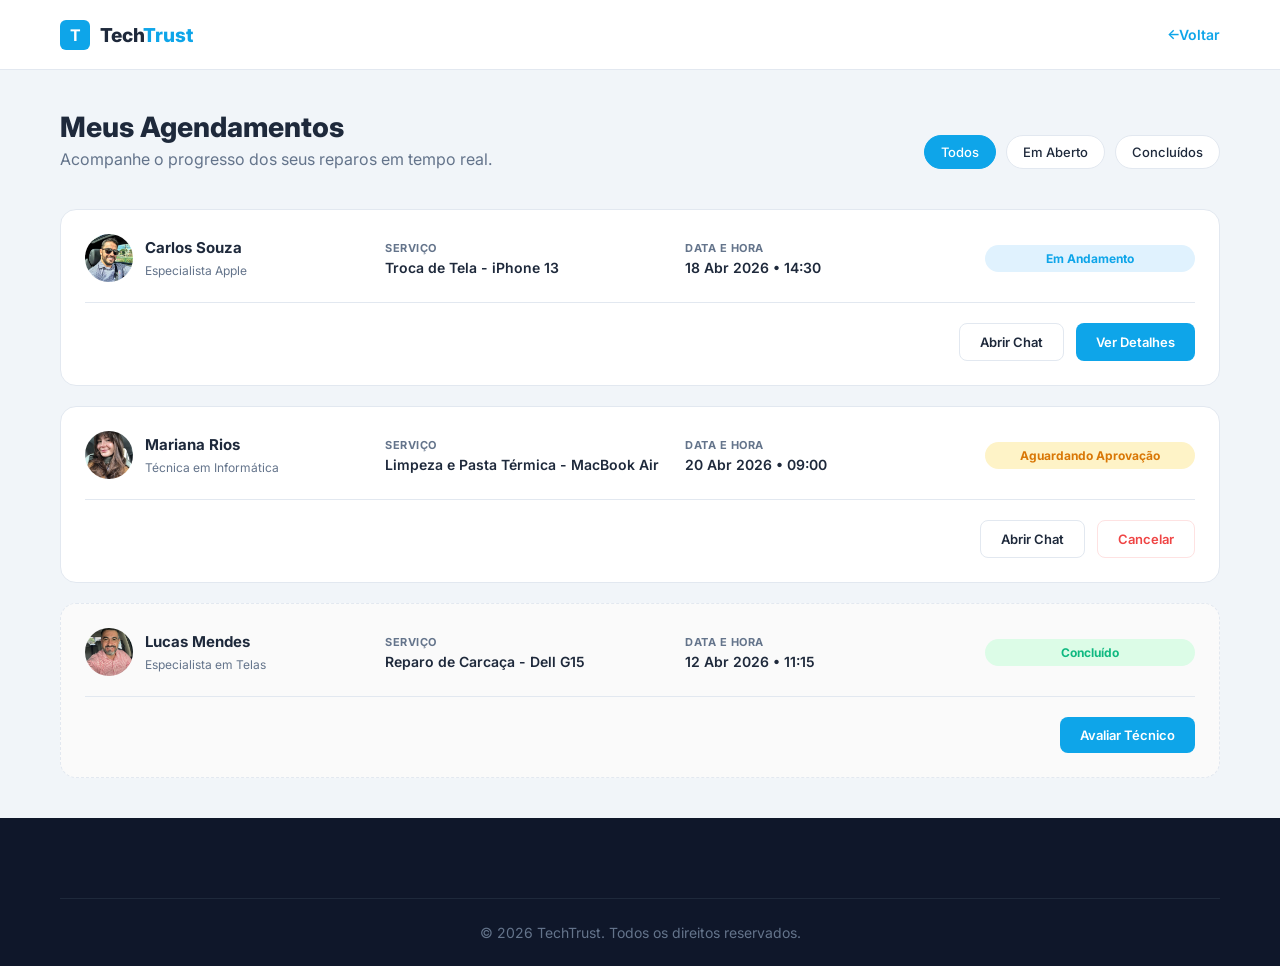
==== agendamentos.html @ bcd77f2f "atualização" ====
<!DOCTYPE html>
<html lang="pt-br">
<head>
    <meta charset="UTF-8">
    <meta name="viewport" content="width=device-width, initial-scale=1.0">
    <title>TechTrust | Meus Agendamentos</title>
    <link href="https://fonts.googleapis.com/css2?family=Inter:wght@400;500;600;700;800&display=swap" rel="stylesheet">
    <link rel="stylesheet" href="styles/dashboard.css">
    <link rel="stylesheet" href="styles/agendamentos.css">
</head>
<body class="dashboard-body">

    <nav class="dash-navbar">
        <div class="dash-nav-container">
            <div class="logo" onclick="window.location.href='index.html';" style="cursor: pointer;">
                <div class="logo-icon">T</div>
                <span class="logo-text">Tech<span>Trust</span></span>
            </div>
            <div class="user-menu">
                <div class="user-profile" onclick="window.location.href='dashboard.html';">
                    <span style="color: var(--primary-blue); font-size: 14px; font-weight: 600;">←Voltar</span>
                </div>
            </div>
        </div>
    </nav>

    <main class="dash-main">
        <header class="dash-header">
            <div>
                <h1>Meus Agendamentos</h1>
                <p>Acompanhe o progresso dos seus reparos em tempo real.</p>
            </div>
            <div class="filters">
                <button class="filter-btn active">Todos</button>
                <button class="filter-btn">Em Aberto</button>
                <button class="filter-btn">Concluídos</button>
            </div>
        </header>

        <div class="appointments-list">
            
            <div class="appointment-card">
                <div class="appointment-main">
                    <div class="tech-brief">
                        <img src="img/download (5).jpg" alt="Carlos Souza" class="mini-avatar">
                        <div>
                            <h4>Carlos Souza</h4>
                            <span>Especialista Apple</span>
                        </div>
                    </div>
                    <div class="service-info">
                        <p class="label">Serviço</p>
                        <p class="value">Troca de Tela - iPhone 13</p>
                    </div>
                    <div class="date-info">
                        <p class="label">Data e Hora</p>
                        <p class="value">18 Abr 2026 • 14:30</p>
                    </div>
                    <div class="status-box">
                        <span class="status-badge progress">Em Andamento</span>
                    </div>
                </div>
                <div class="appointment-actions">
                    <button class="btn-outline btn-chat" onclick="window.location.href='agendar-reparo.html'">Abrir Chat</button>
                    <button class="btn-primary">Ver Detalhes</button>
                </div>
            </div>

            <div class="appointment-card">
                <div class="appointment-main">
                    <div class="tech-brief">
                        <img src="img/download (8).jpg" alt="Mariana Rios" class="mini-avatar">
                        <div>
                            <h4>Mariana Rios</h4>
                            <span>Técnica em Informática</span>
                        </div>
                    </div>
                    <div class="service-info">
                        <p class="label">Serviço</p>
                        <p class="value">Limpeza e Pasta Térmica - MacBook Air</p>
                    </div>
                    <div class="date-info">
                        <p class="label">Data e Hora</p>
                        <p class="value">20 Abr 2026 • 09:00</p>
                    </div>
                    <div class="status-box">
                        <span class="status-badge pending">Aguardando Aprovação</span>
                    </div>
                </div>
                <div class="appointment-actions">
                    <button class="btn-outline btn-chat">Abrir Chat</button>
                    <button class="btn-outline-danger">Cancelar</button>
                </div>
            </div>

            <div class="appointment-card done">
                <div class="appointment-main">
                    <div class="tech-brief">
                        <img src="img/Older Men.jpg" alt="Lucas Mendes" class="mini-avatar">
                        <div>
                            <h4>Lucas Mendes</h4>
                            <span>Especialista em Telas</span>
                        </div>
                    </div>
                    <div class="service-info">
                        <p class="label">Serviço</p>
                        <p class="value">Reparo de Carcaça - Dell G15</p>
                    </div>
                    <div class="date-info">
                        <p class="label">Data e Hora</p>
                        <p class="value">12 Abr 2026 • 11:15</p>
                    </div>
                    <div class="status-box">
                        <span class="status-badge completed">Concluído</span>
                    </div>
                </div>
                <div class="appointment-actions">
                    <button class="btn-primary btn-avaliar" data-tech="Lucas Mendes">Avaliar Técnico</button>

<div id="modal-avaliacao" class="modal-overlay">
    <div class="modal-content evaluation-modal">
        <button class="close-modal" id="close-eval">&times;</button>
        
        <div class="eval-header">
            <h2>Avaliar Serviço</h2>
            <p>Sua opinião é muito importante para nós. Como foi o atendimento de <strong id="eval-tech-name">Lucas Mendes</strong>?</p>
        </div>
        
        <form id="form-avaliacao">
            <div class="rating-container">
                <div class="rating-stars">
                    <input type="radio" name="star" id="star5" value="5"><label for="star5">★</label>
                    <input type="radio" name="star" id="star4" value="4"><label for="star4">★</label>
                    <input type="radio" name="star" id="star3" value="3"><label for="star3">★</label>
                    <input type="radio" name="star" id="star2" value="2"><label for="star2">★</label>
                    <input type="radio" name="star" id="star1" value="1"><label for="star1">★</label>
                </div>
                <p class="rating-label">Toque nas estrelas para avaliar</p>
            </div>

            <div class="form-group">
                <label for="eval-comment">Conte-nos mais (opcional)</label>
                <textarea id="eval-comment" class="form-input" placeholder="O que você achou da qualidade técnica e do prazo?"></textarea>
            </div>

            <div class="form-actions-eval">
                <button type="button" class="btn-cancel" id="cancel-eval">Agora não</button>
                <button type="submit" class="btn-primary-eval">Enviar Avaliação</button>
            </div>
        </form>
    </div>
</div>                </div>
            </div>

        </div>
    </main>

    <footer class="footer">
        <div class="container">
            <div class="footer-bottom">
                <p>© 2026 TechTrust. Todos os direitos reservados.</p>
            </div>
        </div>
    </footer>
    <script>
        // ==========================================
// LÓGICA DE AVALIAÇÃO DE TÉCNICO
// ==========================================
const modalEval = document.getElementById('modal-avaliacao');
const btnAvaliar = document.querySelectorAll('.btn-avaliar');
const btnCloseEval = document.getElementById('close-eval');
const btnCancelEval = document.getElementById('cancel-eval');
const formAvaliacao = document.getElementById('form-avaliacao');

// Abrir modal ao clicar em Avaliar
btnAvaliar.forEach(btn => {
    btn.addEventListener('click', () => {
        const techName = btn.getAttribute('data-tech');
        document.getElementById('eval-tech-name').innerText = techName;
        modalEval.classList.add('active');
    });
});

// Fechar modal
const fecharAvaliacao = () => {
    modalEval.classList.remove('active');
    formAvaliacao.reset();
};

if(btnCloseEval) btnCloseEval.onclick = fecharAvaliacao;
if(btnCancelEval) btnCancelEval.onclick = fecharAvaliacao;

// Enviar avaliação (Simulação)
if(formAvaliacao) {
    formAvaliacao.addEventListener('submit', (e) => {
        e.preventDefault();
        
        const nota = document.querySelector('input[name="star"]:checked');
        
        if(!nota) {
            alert('Por favor, selecione uma quantidade de estrelas.');
            return;
        }

        alert(`Obrigado! Sua avaliação de ${nota.value} estrelas foi enviada com sucesso.`);
        fecharAvaliacao();
        
        // Opcional: Desabilitar o botão após avaliar
        // e.target.closest('.appointment-card').querySelector('.btn-avaliar').innerText = 'Avaliado';
    });
}

// ==========================================
// LÓGICA DE ABRIR CHAT DINÂMICO
// ==========================================
const chatBtns = document.querySelectorAll('.btn-chat');

chatBtns.forEach(btn => {
    btn.addEventListener('click', (e) => {
        // Encontra o card específico onde o botão foi clicado
        const card = e.target.closest('.appointment-card');
        
        // Pega o nome e a imagem dentro desse card específico
        const techName = card.querySelector('.tech-brief h4').innerText;
        const techImg = card.querySelector('.mini-avatar').src;

        // Salva os dados do técnico clicado para usar na tela de chat
        localStorage.setItem('techName', techName);
        localStorage.setItem('techImg', techImg);

        // Redireciona para a tela de chat/agendamento
        window.location.href = 'agendar-reparo.html';
    });
});
    </script>
        <div vw class="enabled">
        <div vw-access-button class="active"></div>
        <div vw-plugin-wrapper>
        <div class="vw-plugin-top-wrapper"></div>
        </div>
    </div>
    <script src="https://vlibras.gov.br/app/vlibras-plugin.js"></script>
    <script>
        new window.VLibras.Widget('https://vlibras.gov.br/app');
    </script>
    
</body>
</html>
---- styles/dashboard.css ----
:root {
    --primary-blue: #0ea5e9;
    --dark-blue: #0284c7;
    --text-main: #1e293b;
    --text-light: #64748b;
    --white: #ffffff;
    --bg-gray: #f1f5f9;
    --border-light: #e2e8f0;
    --success-green: #10b981;
}

* {
    margin: 0;
    padding: 0;
    box-sizing: border-box;
    font-family: 'Inter', sans-serif;
}

.dashboard-body {
    background-color: var(--bg-gray);
    color: var(--text-main);
    min-height: 100vh;
}

.dash-navbar {
    background-color: var(--white);
    border-bottom: 1px solid var(--border-light);
    height: 70px;
    position: sticky;
    top: 0;
    z-index: 100;
}

.dash-nav-container {
    max-width: 1200px;
    margin: 0 auto;
    padding: 0 20px;
    height: 100%;
    display: flex;
    justify-content: space-between;
    align-items: center;
}

.logo {
    display: flex;
    align-items: center;
    gap: 10px;
}

.logo-icon {
    background: var(--primary-blue);
    color: white;
    width: 30px;
    height: 30px;
    border-radius: 6px;
    display: flex;
    align-items: center;
    justify-content: center;
    font-weight: bold;
}

.logo-text {
    font-size: 1.2rem;
    font-weight: 800;
}

.logo-text span {
    color: var(--primary-blue);
}

.search-bar {
    display: flex;
    align-items: center;
    background-color: var(--bg-gray);
    padding: 8px 15px;
    border-radius: 8px;
    width: 400px;
    gap: 10px;
}

.search-bar svg {
    color: var(--text-light);
}

.search-bar input {
    border: none;
    background: transparent;
    width: 100%;
    outline: none;
    color: var(--text-main);
    font-size: 14px;
}

.user-menu {
    display: flex;
    align-items: center;
    gap: 25px;
}

.notification-icon {
    position: relative;
    color: var(--text-light);
    cursor: pointer;
}

.badge-dot {
    position: absolute;
    top: -2px;
    right: -2px;
    width: 8px;
    height: 8px;
    background-color: #ef4444;
    border-radius: 50%;
    border: 2px solid var(--white);
}

.user-profile {
    display: flex;
    align-items: center;
    gap: 10px;
    cursor: pointer;
    font-weight: 600;
    font-size: 14px;
}

.user-profile img {
    width: 35px;
    height: 35px;
    border-radius: 50%;
    object-fit: cover;
}

.dash-main {
    max-width: 1200px;
    margin: 0 auto;
    padding: 40px 20px;
}

.dash-header {
    display: flex;
    justify-content: space-between;
    align-items: flex-end;
    margin-bottom: 40px;
}

.dash-header h1 {
    font-size: 28px;
    font-weight: 800;
    margin-bottom: 5px;
}

.dash-header p {
    color: var(--text-light);
}

.filters {
    display: flex;
    gap: 10px;
}

.filter-btn {
    background: var(--white);
    border: 1px solid var(--border-light);
    padding: 8px 16px;
    border-radius: 20px;
    color: var(--text-main);
    font-weight: 500;
    font-size: 13px;
    cursor: pointer;
    transition: 0.2s;
}

.filter-btn:hover {
    border-color: var(--primary-blue);
    color: var(--primary-blue);
}

.filter-btn.active {
    background: var(--primary-blue);
    color: var(--white);
    border-color: var(--primary-blue);
}

.tech-grid {
    display: grid;
    grid-template-columns: repeat(auto-fill, minmax(350px, 1fr));
    gap: 25px;
}

.tech-card {
    background: var(--white);
    border-radius: 16px;
    padding: 25px;
    border: 1px solid var(--border-light);
    box-shadow: 0 4px 6px -1px rgba(0, 0, 0, 0.05);
    transition: transform 0.2s, box-shadow 0.2s;
}

.tech-card:hover {
    transform: translateY(-4px);
    box-shadow: 0 10px 25px -5px rgba(0, 0, 0, 0.1);
}

.tech-card-header {
    display: flex;
    gap: 15px;
    margin-bottom: 20px;
}

.tech-avatar-wrapper {
    position: relative;
}

.tech-avatar {
    width: 60px;
    height: 60px;
    border-radius: 50%;
    object-fit: cover;
}

.status-indicator {
    position: absolute;
    bottom: 2px;
    right: 2px;
    width: 14px;
    height: 14px;
    border-radius: 50%;
    border: 2px solid var(--white);
}

.status-indicator.online { background-color: var(--success-green); }
.status-indicator.offline { background-color: #94a3b8; }

.tech-info {
    display: flex;
    flex-direction: column;
    justify-content: center;
}

.tech-info h3 {
    font-size: 18px;
    font-weight: 700;
    display: flex;
    align-items: center;
    gap: 6px;
}

.tech-role {
    font-size: 13px;
    color: var(--text-light);
    margin-top: 2px;
}

.tech-stats {
    display: flex;
    gap: 15px;
    margin-bottom: 20px;
    padding-bottom: 20px;
    border-bottom: 1px solid var(--border-light);
}

.stat {
    font-size: 13px;
    color: var(--text-main);
    font-weight: 500;
    display: flex;
    align-items: center;
    gap: 4px;
}

.star {
    color: #fbbf24;
    font-size: 16px;
}

.tech-skills {
    display: flex;
    flex-wrap: wrap;
    gap: 8px;
    margin-bottom: 25px;
}

.skill-tag {
    background: #f0f9ff;
    color: var(--dark-blue);
    padding: 4px 10px;
    border-radius: 6px;
    font-size: 12px;
    font-weight: 600;
}

.tech-actions {
    display: flex;
    gap: 10px;
}

.tech-actions button {
    flex: 1;
    padding: 10px;
    border-radius: 8px;
    font-weight: 600;
    font-size: 14px;
    cursor: pointer;
    transition: 0.2s;
}

.btn-primary {
    background: var(--primary-blue);
    color: var(--white);
    border: none;
}

.btn-primary:hover { background: var(--dark-blue); }

.btn-outline {
    background: transparent;
    color: var(--text-main);
    border: 1px solid #cbd5e1;
}

.btn-outline:hover { border-color: var(--text-main); }

.btn-secondary {
    background: #e2e8f0;
    color: #64748b;
    border: none;
    cursor: not-allowed !important;
}
/* --- ESTILOS DO MODAL DE PERFIL --- */
.modal-overlay {
    position: fixed;
    top: 0;
    left: 0;
    width: 100%;
    height: 100%;
    background: rgba(15, 23, 42, 0.7); /* Fundo escuro transparente */
    backdrop-filter: blur(4px);
    display: flex;
    justify-content: center;
    align-items: center;
    z-index: 1000;
    opacity: 0;
    visibility: hidden;
    transition: opacity 0.3s ease, visibility 0.3s ease;
}

/* Classe ativada via JavaScript para exibir o modal */
.modal-overlay.active {
    opacity: 1;
    visibility: visible;
}

.modal-content {
    background: var(--white);
    width: 100%;
    max-width: 500px;
    border-radius: 20px;
    padding: 30px;
    position: relative;
    transform: translateY(20px);
    transition: transform 0.3s ease;
    box-shadow: 0 25px 50px -12px rgba(0, 0, 0, 0.25);
}

.modal-overlay.active .modal-content {
    transform: translateY(0);
}

.close-modal {
    position: absolute;
    top: 20px;
    right: 20px;
    background: transparent;
    border: none;
    font-size: 28px;
    color: var(--text-light);
    cursor: pointer;
    line-height: 1;
    transition: color 0.2s;
}

.close-modal:hover {
    color: #ef4444; /* Vermelho ao passar o mouse */
}

.modal-header {
    display: flex;
    align-items: center;
    gap: 20px;
    margin-bottom: 25px;
    padding-bottom: 25px;
    border-bottom: 1px solid var(--border-light);
}

.modal-avatar img {
    width: 80px;
    height: 80px;
    border-radius: 50%;
    object-fit: cover;
    border: 3px solid #e0f2fe;
}

.modal-title h2 {
    font-size: 22px;
    color: var(--text-main);
    margin-bottom: 5px;
}

.modal-title p {
    color: var(--text-light);
    font-size: 14px;
    margin-bottom: 10px;
}

.badge-trust {
    display: inline-block;
    background: #ecfdf5;
    color: #10b981;
    padding: 4px 10px;
    border-radius: 6px;
    font-size: 12px;
    font-weight: 700;
}

.modal-body h3 {
    font-size: 16px;
    margin-bottom: 10px;
    color: var(--text-main);
}

.modal-body p {
    color: var(--text-light);
    line-height: 1.6;
    font-size: 14px;
}

/* ESTILOS DO MENU DE LOGOFF */
.user-profile {
    position: relative; /* Necessário para posicionar o menu abaixo */
    cursor: pointer;
}

/* =========================================
   ESTILOS DO NOVO MENU DE PERFIL
   ========================================= */
.dropdown-menu {
    display: none; 
    position: absolute;
    top: 130%; 
    right: 0;
    background-color: #ffffff;
    box-shadow: 0 10px 25px rgba(0,0,0,0.1);
    border-radius: 12px;
    width: 240px; /* Mais largo para caber as novas opções */
    z-index: 1000;
    border: 1px solid #e2e8f0;
    padding: 8px 0; /* Espaçamento apenas em cima e embaixo */
    overflow: hidden;
}

.dropdown-menu.active {
    display: block; 
}

.dropdown-header {
    font-size: 11px;
    text-transform: uppercase;
    color: var(--text-light);
    font-weight: 700;
    padding: 8px 20px;
    letter-spacing: 0.5px;
    margin-top: 5px;
}

.dropdown-item {
    display: flex;
    align-items: center;
    gap: 12px;
    padding: 10px 20px;
    color: var(--text-main);
    text-decoration: none;
    font-size: 14px;
    font-weight: 500;
    transition: all 0.2s;
}

.dropdown-item svg {
    color: var(--text-light);
    transition: color 0.2s;
}

.dropdown-item:hover {
    background-color: #f8fafc; /* Fundo cinza bem claro ao passar o mouse */
    color: var(--primary-blue);
}

.dropdown-item:hover svg {
    color: var(--primary-blue); /* Ícone fica azul junto com o texto */
}

.dropdown-divider {
    height: 1px;
    background-color: #e2e8f0;
    margin: 6px 0;
}

.btn-logoff {
    display: flex;
    align-items: center;
    gap: 12px;
    background: none;
    border: none;
    color: #ef4444; /* Vermelho */
    font-size: 14px;
    font-weight: 500;
    cursor: pointer;
    width: 100%;
    padding: 12px 20px;
    transition: background 0.2s;
    font-family: inherit;
    text-align: left;
}

.btn-logoff svg {
    color: #ef4444;
}

.btn-logoff:hover {
    background-color: #fee2e2;
}

/* ESTILOS DO MENU DE NOTIFICAÇÕES */
.notification-menu {
    display: none; /* Escondido por padrão */
    position: absolute;
    top: 130%; /* Distância do sininho */
    right: -10px; /* Alinha mais à direita */
    width: 320px;
    background-color: #ffffff;
    box-shadow: 0 10px 25px rgba(0,0,0,0.1);
    border-radius: 12px;
    z-index: 1000;
    border: 1px solid #e2e8f0;
    overflow: hidden;
    cursor: default; /* Evita que a setinha do mouse mude ao passar por cima do painel */
}

.notification-menu.active {
    display: block; /* Mostra quando o JavaScript adicionar a classe */
}

.notif-header {
    display: flex;
    justify-content: space-between;
    align-items: center;
    padding: 16px;
    border-bottom: 1px solid #e2e8f0;
    background-color: #f8fafc;
}

.notif-header h4 {
    margin: 0;
    font-size: 15px;
    color: #1e293b;
}

.notif-count {
    background-color: #0ea5e9;
    color: white;
    font-size: 11px;
    padding: 2px 8px;
    border-radius: 12px;
    font-weight: 600;
}

.notif-list {
    list-style: none;
    margin: 0;
    padding: 0;
    max-height: 300px;
    overflow-y: auto; /* Adiciona rolagem se tiver muitas notificações */
}

.notif-item {
    display: flex;
    gap: 12px;
    padding: 16px;
    border-bottom: 1px solid #f1f5f9;
    transition: background 0.2s;
}

.notif-item:hover {
    background-color: #f8fafc;
}

.notif-item.unread {
    background-color: #f0f9ff; /* Cor de fundo levemente azul para não lidas */
}

.notif-avatar {
    width: 36px;
    height: 36px;
    border-radius: 50%;
    background-color: #e0f2fe;
    display: flex;
    align-items: center;
    justify-content: center;
    flex-shrink: 0;
}

.notif-content p {
    margin: 0;
    font-size: 13px;
    color: #334155;
    line-height: 1.4;
}

.notif-time {
    font-size: 11px;
    color: #64748b;
    margin-top: 4px;
    display: block;
}

.notif-footer {
    padding: 12px;
    text-align: center;
    border-top: 1px solid #e2e8f0;
}

.btn-mark-read {
    background: none;
    border: none;
    color: #0ea5e9;
    font-size: 13px;
    font-weight: 600;
    cursor: pointer;
    transition: color 0.2s;
}

.btn-mark-read:hover {
    color: #0284c7;
}
/* Footer */ 
/* Classe responsável por centralizar o conteúdo */
.container {
    max-width: 1200px;
    margin: 0 auto; 
    padding: 0 20px;
}

.footer {
    background-color: #0f172a;
    padding-top: 80px;
    color: var(--text-light);
}

.footer-grid {
    display: grid;
    grid-template-columns: repeat(auto-fit, minmax(200px, 1fr));
    gap: 40px;
    margin-bottom: 60px;
}

.footer-brand .logo-text {
    color: var(--white);
}

.footer-brand p {
    margin-top: 20px;
    font-size: 14px;
    line-height: 1.6;
}

.footer h4 {
    color: var(--white);
    font-size: 18px;
    margin-bottom: 25px;
    font-weight: 600;
}

.footer ul {
    list-style: none;
    padding: 0;
    margin: 0;
}

.footer ul li {
    margin-bottom: 15px;
}

.footer ul a {
    text-decoration: none;
    color: var(--text-light);
    font-size: 14px;
    transition: 0.3s;
}

.footer ul a:hover {
    color: var(--primary-blue);
}

.social-icons {
    display: flex;
    gap: 20px;
}

.social-icons svg {
    width: 24px;
    height: 24px;
    stroke: var(--text-light);
    transition: 0.3s;
    cursor: pointer;
}

.social-icons svg:hover {
    stroke: var(--primary-blue);
    transform: translateY(-3px);
}

.footer-bottom {
    border-top: 1px solid #1e293b;
    padding: 25px 0;
    text-align: center;
    font-size: 14px;
}


/* =========================================
   RESPONSIVIDADE (Media Queries)
   ========================================= */

/* Telas médias (Tablets) - até 992px */
@media (max-width: 992px) {
    .search-bar {
        width: 300px;
    }
}

/* Telas pequenas (Smartphones) - até 768px */
@media (max-width: 768px) {
    /* 1. Ajuste do Menu Superior */
    .dash-nav-container {
        gap: 15px;
    }
    .logo-text, 
    .user-profile span {
        display: none; 
    }
    .search-bar {
        flex: 1;
        width: auto;
        max-width: none;
    }

    /* 2. Cabeçalho em Coluna (Texto em cima, Filtros embaixo) */
    .dash-header {
        display: flex;
        flex-direction: column;
        align-items: flex-start;
        gap: 15px;
    }

    /* 3. Filtros Roláveis na Horizontal */
    .filters {
        display: flex;
        flex-wrap: nowrap !important;
        overflow-x: auto;
        gap: 8px;
        width: 100%;
        padding-bottom: 5px;
        
        /* Esconde a barra de rolagem nativa */
        scrollbar-width: none; /* Firefox */
        -ms-overflow-style: none; /* IE/Edge */
    }
    .filters::-webkit-scrollbar {
        display: none; /* Chrome/Safari/Opera */
    }
    .filter-btn {
        flex: 0 0 auto !important;
        font-size: 12px;
        padding: 6px 12px;
    }

    /* 4. Grid, Modais e Menus */
    .tech-grid {
        grid-template-columns: 1fr;
    }
    .modal-content {
        width: 95%;
        padding: 20px;
    }
    .modal-header {
        flex-direction: column;
        text-align: center;
    }
    .notification-menu {
        right: -60px;
        max-width: 300px;
    }
}
/* Posicionamento do botão de curtir */
.tech-card {
    position: relative; /* Necessário para o botão absoluto */
}

.btn-like {
    position: absolute;
    top: 20px;
    right: 20px;
    background: transparent;
    border: none;
    color: #64748b; /* Cor cinza (var --text-light) */
    cursor: pointer;
    transition: all 0.3s ease;
    z-index: 5;
}

.btn-like:hover {
    transform: scale(1.2);
    color: #ef4444; /* Vermelho ao passar o mouse */ 
}

/* Classe ativada via JavaScript quando clicado */
.btn-like.liked {
    color: #ef4444;
    fill: #ef4444; /* Preenche o coração */
}

/* Telas muito pequenas (Smartphones menores) - até 480px */
@media (max-width: 480px) {
    /* Limpa a interface escondendo a busca */
    .search-bar {
        display: none; 
    }

    /* Centraliza os dados do técnico */
    .tech-card-header {
        flex-direction: column;
        align-items: center;
        text-align: center;
    }

    /* Empilha os botões de ação do card */
    .tech-actions {
        flex-direction: column;
    }

    /* Ajuste final do menu de notificação para não vazar */
    .notification-menu {
        right: -80px;
        width: 280px;
    }
}
---- styles/agendamentos.css ----
/* =========================================
   TELA DE AGENDAMENTOS (agendamentos.css)
   ========================================= */

.appointments-list {
    display: flex;
    flex-direction: column;
    gap: 20px;
    margin-top: 30px;
}

.appointment-card {
    background: var(--white);
    border: 1px solid var(--border-light);
    border-radius: 16px;
    padding: 24px;
    transition: transform 0.2s, box-shadow 0.2s;
}

.appointment-card:hover {
    box-shadow: 0 10px 20px rgba(0,0,0,0.05);
}

/* Layout Interno do Card */
.appointment-main {
    display: grid;
    grid-template-columns: 2fr 2fr 2fr 1.5fr;
    gap: 20px;
    align-items: center;
    margin-bottom: 20px;
    padding-bottom: 20px;
    border-bottom: 1px solid var(--border-light);
}

.tech-brief {
    display: flex;
    align-items: center;
    gap: 12px;
}

.mini-avatar {
    width: 48px;
    height: 48px;
    border-radius: 50%;
    object-fit: cover;
}

.tech-brief h4 {
    font-size: 15px;
    font-weight: 700;
    margin-bottom: 2px;
}

.tech-brief span {
    font-size: 12px;
    color: var(--text-light);
}

/* Informações de Texto */
.label {
    font-size: 11px;
    text-transform: uppercase;
    font-weight: 700;
    color: var(--text-light);
    letter-spacing: 0.5px;
    margin-bottom: 4px;
}

.value {
    font-size: 14px;
    font-weight: 600;
    color: var(--text-main);
}

/* Status Badges */
.status-badge {
    display: inline-block;
    padding: 6px 12px;
    border-radius: 20px;
    font-size: 12px;
    font-weight: 700;
    text-align: center;
    width: 100%;
}

.status-badge.progress {
    background-color: #e0f2fe;
    color: var(--primary-blue);
}

.status-badge.pending {
    background-color: #fef3c7;
    color: #d97706;
}

.status-badge.completed {
    background-color: #dcfce7;
    color: var(--success-green);
}

/* Botões de Ação do Card */
.appointment-actions {
    display: flex;
    justify-content: flex-end;
    gap: 12px;
}

.appointment-actions button {
    padding: 10px 20px;
    font-size: 13px;
}

.btn-outline-danger {
    background: transparent;
    border: 1px solid #fee2e2;
    color: #ef4444;
    padding: 10px 20px;
    border-radius: 8px;
    font-weight: 600;
    cursor: pointer;
    transition: 0.2s;
}

.btn-outline-danger:hover {
    background-color: #ef4444;
    color: white;
    border-color: #ef4444;
}

/* Estilo para Agendamentos Concluídos */
.appointment-card.done {
    background-color: #fafafa;
    border-style: dashed;
}
/* Estilização Base dos Botões */
.btn-primary, .btn-outline {
    padding: 10px 20px;
    border-radius: 8px;
    font-size: 14px;
    font-weight: 600;
    cursor: pointer;
    transition: 0.2s;
    border: none;
}

/* Botão Azul (Primário) */
.btn-primary {
    background-color: var(--primary-blue);
    color: var(--white);
}

.btn-primary:hover {
    background-color: var(--dark-blue);
}

/* Botão Vazado (Outline) */
.btn-outline {
    background-color: transparent;
    border: 1px solid var(--border-light);
    color: var(--text-main);
}

.btn-outline:hover {
    border-color: var(--primary-blue);
    color: var(--primary-blue);
}

/* Estilo para a barra de filtros */
.filter-btn {
    background: var(--white);
    border: 1px solid var(--border-light);
    padding: 8px 16px;
    border-radius: 20px;
    cursor: pointer;
    transition: 0.2s;
}

.filter-btn.active {
    background: var(--primary-blue);
    color: var(--white);
    border-color: var(--primary-blue);
}

/* Responsividade */
@media (max-width: 992px) {
    .appointment-main {
        grid-template-columns: 1fr 1fr;
        gap: 25px;
    }
}

@media (max-width: 600px) {
    .appointment-main {
        grid-template-columns: 1fr;
        text-align: left;
    }
    
    .appointment-actions {
        flex-direction: column;
    }
    
    .appointment-actions button {
        width: 100%;
    }
}   

/* Container do Modal de Avaliação */
.evaluation-modal {
    max-width: 440px !important;
    padding: 40px !important;
    text-align: center;
}

.eval-header h2 {
    font-size: 24px;
    font-weight: 800;
    color: var(--text-main);
    margin-bottom: 10px;
}

.eval-header p {
    font-size: 14px;
    color: var(--text-light);
    line-height: 1.5;
}

/* Sistema de Estrelas Moderno */
.rating-container {
    margin: 30px 0;
}

.rating-stars {
    display: flex;
    flex-direction: row-reverse;
    justify-content: center;
    gap: 8px;
}

.rating-stars input { display: none; }

.rating-stars label {
    font-size: 42px;
    color: #e2e8f0;
    cursor: pointer;
    transition: transform 0.2s, color 0.2s;
}

.rating-stars label:hover,
.rating-stars label:hover ~ label,
.rating-stars input:checked ~ label {
    color: #fbbf24;
    transform: scale(1.1);
}

.rating-label {
    font-size: 12px;
    color: var(--text-light);
    margin-top: 10px;
    font-weight: 500;
}

/* Ajuste do Campo de Comentário */
#eval-comment {
    width: 100%;
    min-height: 100px;
    padding: 15px;
    border-radius: 12px;
    border: 1.5px solid var(--border-light);
    background: var(--bg-gray);
    resize: none;
    font-size: 14px;
    margin-top: 10px;
}

#eval-comment:focus {
    border-color: var(--primary-blue);
    background: var(--white);
}

/* Botões de Ação */
.form-actions-eval {
    display: flex;
    gap: 12px;
    margin-top: 30px;
}

.btn-primary-eval {
    flex: 2;
    background: var(--primary-blue);
    color: var(--white);
    border: none;
    padding: 14px;
    border-radius: 10px;
    font-weight: 700;
    cursor: pointer;
    transition: 0.3s;
}

.btn-primary-eval:hover { background: var(--dark-blue); }

.btn-cancel {
    flex: 1;
    background: var(--white);
    border: 1.5px solid var(--border-light);
    color: var(--text-light);
    padding: 14px;
    border-radius: 10px;
    font-weight: 600;
    cursor: pointer;
}

.btn-cancel:hover {
    background: var(--bg-gray);
    color: var(--text-main);
}
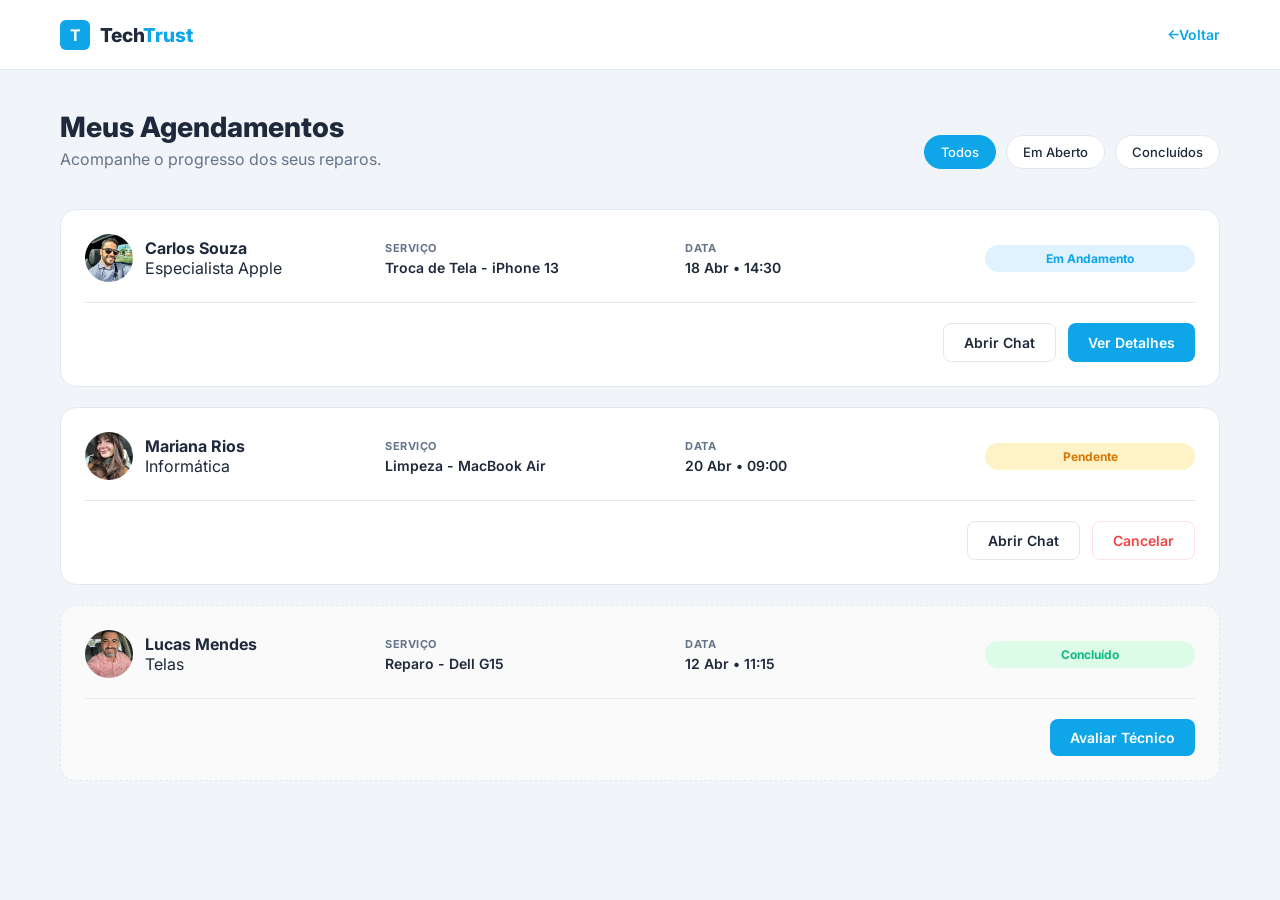
==== commit e7120153: "nova alteração" ====
--- a/agendamentos.html
+++ b/agendamentos.html
@@ -1,248 +1,198 @@
-<!DOCTYPE html>
+<!doctype html>
 <html lang="pt-br">
-<head>
-    <meta charset="UTF-8">
-    <meta name="viewport" content="width=device-width, initial-scale=1.0">
+  <head>
+    <meta charset="UTF-8" />
+    <meta name="viewport" content="width=device-width, initial-scale=1.0" />
     <title>TechTrust | Meus Agendamentos</title>
-    <link href="https://fonts.googleapis.com/css2?family=Inter:wght@400;500;600;700;800&display=swap" rel="stylesheet">
-    <link rel="stylesheet" href="styles/dashboard.css">
-    <link rel="stylesheet" href="styles/agendamentos.css">
-</head>
-<body class="dashboard-body">
-
+    <link href="https://fonts.googleapis.com/css2?family=Inter:wght@400;500;600;700;800&display=swap" rel="stylesheet"/>
+    <link rel="stylesheet" href="estilos/agendamentos.css">
+  </head>
+  <body class="dashboard-body">
     <nav class="dash-navbar">
-        <div class="dash-nav-container">
-            <div class="logo" onclick="window.location.href='index.html';" style="cursor: pointer;">
-                <div class="logo-icon">T</div>
-                <span class="logo-text">Tech<span>Trust</span></span>
-            </div>
-            <div class="user-menu">
-                <div class="user-profile" onclick="window.location.href='dashboard.html';">
-                    <span style="color: var(--primary-blue); font-size: 14px; font-weight: 600;">←Voltar</span>
-                </div>
-            </div>
+      <div class="dash-nav-container">
+        <div
+          class="logo"
+          onclick="window.location.href = 'index.html'"
+          style="cursor: pointer"
+        >
+          <div class="logo-icon">T</div>
+          <span class="logo-text">Tech<span>Trust</span></span>
         </div>
+        <div class="user-menu">
+          <div
+            class="user-profile"
+            onclick="window.location.href = 'dashboard.html'"
+          >
+            <span style="color: var(--primary-blue); font-weight: 600"
+              >←Voltar</span
+            >
+          </div>
+        </div>
+      </div>
     </nav>
 
     <main class="dash-main">
-        <header class="dash-header">
-            <div>
-                <h1>Meus Agendamentos</h1>
-                <p>Acompanhe o progresso dos seus reparos em tempo real.</p>
+      <header class="dash-header">
+        <div>
+          <h1>Meus Agendamentos</h1>
+          <p>Acompanhe o progresso dos seus reparos.</p>
+        </div>
+        <div class="filters">
+          <button class="filter-btn active" data-filter="todos">Todos</button>
+          <button class="filter-btn" data-filter="em-aberto">Em Aberto</button>
+          <button class="filter-btn" data-filter="concluidos">
+            Concluídos
+          </button>
+        </div>
+      </header>
+
+      <div class="appointments-list">
+        <div class="appointment-card">
+          <div class="appointment-main">
+            <div class="tech-brief">
+              <img
+                src="img/download (5).jpg"
+                alt="Carlos"
+                class="mini-avatar"
+              />
+              <div>
+                <h4>Carlos Souza</h4>
+                <span>Especialista Apple</span>
+              </div>
             </div>
-            <div class="filters">
-                <button class="filter-btn active">Todos</button>
-                <button class="filter-btn">Em Aberto</button>
-                <button class="filter-btn">Concluídos</button>
+            <div class="service-info">
+              <p class="label">Serviço</p>
+              <p class="value">Troca de Tela - iPhone 13</p>
             </div>
-        </header>
+            <div class="date-info">
+              <p class="label">Data</p>
+              <p class="value">18 Abr • 14:30</p>
+            </div>
+            <div class="status-box">
+              <span class="status-badge progress">Em Andamento</span>
+            </div>
+          </div>
+          <div class="appointment-actions">
+            <button class="btn-outline btn-chat">Abrir Chat</button>
+            <button class="btn-primary btn-detalhes">Ver Detalhes</button>
+          </div>
+        </div>
 
-        <div class="appointments-list">
-            
-            <div class="appointment-card">
-                <div class="appointment-main">
-                    <div class="tech-brief">
-                        <img src="img/download (5).jpg" alt="Carlos Souza" class="mini-avatar">
-                        <div>
-                            <h4>Carlos Souza</h4>
-                            <span>Especialista Apple</span>
+        <div class="appointment-card">
+          <div class="appointment-main">
+            <div class="tech-brief">
+              <img
+                src="img/download (8).jpg"
+                alt="Mariana"
+                class="mini-avatar"
+              />
+              <div>
+                <h4>Mariana Rios</h4>
+                <span>Informática</span>
+              </div>
+            </div>
+            <div class="service-info">
+              <p class="label">Serviço</p>
+              <p class="value">Limpeza - MacBook Air</p>
+            </div>
+            <div class="date-info">
+              <p class="label">Data</p>
+              <p class="value">20 Abr • 09:00</p>
+            </div>
+            <div class="status-box">
+              <span class="status-badge pending">Pendente</span>
+            </div>
+          </div>
+          <div class="appointment-actions">
+            <button class="btn-outline btn-chat">Abrir Chat</button>
+            <button class="btn-outline-danger">Cancelar</button>
+          </div>
+        </div>
+
+        <div class="appointment-card done">
+          <div class="appointment-main">
+            <div class="tech-brief">
+              <img src="img/Older Men.jpg" alt="Lucas" class="mini-avatar" />
+              <div>
+                <h4>Lucas Mendes</h4>
+                <span>Telas</span>
+              </div>
+            </div>
+            <div class="service-info">
+              <p class="label">Serviço</p>
+              <p class="value">Reparo - Dell G15</p>
+            </div>
+            <div class="date-info">
+              <p class="label">Data</p>
+              <p class="value">12 Abr • 11:15</p>
+            </div>
+            <div class="status-box">
+              <span class="status-badge completed">Concluído</span>
+            </div>
+          </div>
+          <div class="appointment-actions">
+            <button class="btn-primary btn-avaliar" data-tech="Lucas Mendes">
+              Avaliar Técnico
+            </button>
+            <div id="modal-avaliacao" class="modal-overlay">
+            <div class="modal-content evaluation-modal">
+                <button class="close-modal" id="close-eval">&times;</button>
+                
+                <div class="eval-header">
+                    <h2>Avaliar Serviço</h2>
+                    <p>Sua opinião é muito importante para nós. Como foi o atendimento de <strong id="eval-tech-name">Lucas Mendes</strong>?</p>
+                </div>
+                
+                <form id="form-avaliacao">
+                    <div class="rating-container">
+                        <div class="rating-stars">
+                            <input type="radio" name="star" id="star5" value="5"><label for="star5">★</label>
+                            <input type="radio" name="star" id="star4" value="4"><label for="star4">★</label>
+                            <input type="radio" name="star" id="star3" value="3"><label for="star3">★</label>
+                            <input type="radio" name="star" id="star2" value="2"><label for="star2">★</label>
+                            <input type="radio" name="star" id="star1" value="1"><label for="star1">★</label>
                         </div>
+                        <p class="rating-label">Toque nas estrelas para avaliar</p>
                     </div>
-                    <div class="service-info">
-                        <p class="label">Serviço</p>
-                        <p class="value">Troca de Tela - iPhone 13</p>
+
+                    <div style="text-align:left; margin-top: 15px;">
+                        <label for="eval-comment" style="font-size: 14px; font-weight: 600; display:block; margin-bottom: 5px;">Conte-nos mais (opcional)</label>
+                        <textarea id="eval-comment" placeholder="O que você achou da qualidade técnica e do prazo?" style="width: 100%; min-height: 100px; padding: 15px; border-radius: 12px; border: 1.5px solid var(--border-light); background: var(--bg-gray); resize: none; font-size: 14px;"></textarea>
                     </div>
-                    <div class="date-info">
-                        <p class="label">Data e Hora</p>
-                        <p class="value">18 Abr 2026 • 14:30</p>
+
+                    <div style="display: flex; gap: 12px; margin-top: 30px;">
+                        <button type="button" id="cancel-eval" style="flex: 1; background: var(--white); border: 1.5px solid var(--border-light); color: var(--text-light); padding: 14px; border-radius: 10px; font-weight: 600; cursor: pointer;">Agora não</button>
+                        <button type="submit" style="flex: 2; background: var(--primary-blue); color: var(--white); border: none; padding: 14px; border-radius: 10px; font-weight: 700; cursor: pointer;">Enviar</button>
                     </div>
-                    <div class="status-box">
-                        <span class="status-badge progress">Em Andamento</span>
-                    </div>
-                </div>
-                <div class="appointment-actions">
-                    <button class="btn-outline btn-chat" onclick="window.location.href='agendar-reparo.html'">Abrir Chat</button>
-                    <button class="btn-primary">Ver Detalhes</button>
-                </div>
-            </div>
-
-            <div class="appointment-card">
-                <div class="appointment-main">
-                    <div class="tech-brief">
-                        <img src="img/download (8).jpg" alt="Mariana Rios" class="mini-avatar">
-                        <div>
-                            <h4>Mariana Rios</h4>
-                            <span>Técnica em Informática</span>
-                        </div>
-                    </div>
-                    <div class="service-info">
-                        <p class="label">Serviço</p>
-                        <p class="value">Limpeza e Pasta Térmica - MacBook Air</p>
-                    </div>
-                    <div class="date-info">
-                        <p class="label">Data e Hora</p>
-                        <p class="value">20 Abr 2026 • 09:00</p>
-                    </div>
-                    <div class="status-box">
-                        <span class="status-badge pending">Aguardando Aprovação</span>
-                    </div>
-                </div>
-                <div class="appointment-actions">
-                    <button class="btn-outline btn-chat">Abrir Chat</button>
-                    <button class="btn-outline-danger">Cancelar</button>
-                </div>
-            </div>
-
-            <div class="appointment-card done">
-                <div class="appointment-main">
-                    <div class="tech-brief">
-                        <img src="img/Older Men.jpg" alt="Lucas Mendes" class="mini-avatar">
-                        <div>
-                            <h4>Lucas Mendes</h4>
-                            <span>Especialista em Telas</span>
-                        </div>
-                    </div>
-                    <div class="service-info">
-                        <p class="label">Serviço</p>
-                        <p class="value">Reparo de Carcaça - Dell G15</p>
-                    </div>
-                    <div class="date-info">
-                        <p class="label">Data e Hora</p>
-                        <p class="value">12 Abr 2026 • 11:15</p>
-                    </div>
-                    <div class="status-box">
-                        <span class="status-badge completed">Concluído</span>
-                    </div>
-                </div>
-                <div class="appointment-actions">
-                    <button class="btn-primary btn-avaliar" data-tech="Lucas Mendes">Avaliar Técnico</button>
-
-<div id="modal-avaliacao" class="modal-overlay">
-    <div class="modal-content evaluation-modal">
-        <button class="close-modal" id="close-eval">&times;</button>
-        
-        <div class="eval-header">
-            <h2>Avaliar Serviço</h2>
-            <p>Sua opinião é muito importante para nós. Como foi o atendimento de <strong id="eval-tech-name">Lucas Mendes</strong>?</p>
-        </div>
-        
-        <form id="form-avaliacao">
-            <div class="rating-container">
-                <div class="rating-stars">
-                    <input type="radio" name="star" id="star5" value="5"><label for="star5">★</label>
-                    <input type="radio" name="star" id="star4" value="4"><label for="star4">★</label>
-                    <input type="radio" name="star" id="star3" value="3"><label for="star3">★</label>
-                    <input type="radio" name="star" id="star2" value="2"><label for="star2">★</label>
-                    <input type="radio" name="star" id="star1" value="1"><label for="star1">★</label>
-                </div>
-                <p class="rating-label">Toque nas estrelas para avaliar</p>
-            </div>
-
-            <div class="form-group">
-                <label for="eval-comment">Conte-nos mais (opcional)</label>
-                <textarea id="eval-comment" class="form-input" placeholder="O que você achou da qualidade técnica e do prazo?"></textarea>
-            </div>
-
-            <div class="form-actions-eval">
-                <button type="button" class="btn-cancel" id="cancel-eval">Agora não</button>
-                <button type="submit" class="btn-primary-eval">Enviar Avaliação</button>
-            </div>
-        </form>
-    </div>
-</div>                </div>
-            </div>
-
-        </div>
-    </main>
-
-    <footer class="footer">
-        <div class="container">
-            <div class="footer-bottom">
-                <p>© 2026 TechTrust. Todos os direitos reservados.</p>
+                </form>
             </div>
         </div>
-    </footer>
-    <script>
-        // ==========================================
-// LÓGICA DE AVALIAÇÃO DE TÉCNICO
-// ==========================================
-const modalEval = document.getElementById('modal-avaliacao');
-const btnAvaliar = document.querySelectorAll('.btn-avaliar');
-const btnCloseEval = document.getElementById('close-eval');
-const btnCancelEval = document.getElementById('cancel-eval');
-const formAvaliacao = document.getElementById('form-avaliacao');
-
-// Abrir modal ao clicar em Avaliar
-btnAvaliar.forEach(btn => {
-    btn.addEventListener('click', () => {
-        const techName = btn.getAttribute('data-tech');
-        document.getElementById('eval-tech-name').innerText = techName;
-        modalEval.classList.add('active');
-    });
-});
-
-// Fechar modal
-const fecharAvaliacao = () => {
-    modalEval.classList.remove('active');
-    formAvaliacao.reset();
-};
-
-if(btnCloseEval) btnCloseEval.onclick = fecharAvaliacao;
-if(btnCancelEval) btnCancelEval.onclick = fecharAvaliacao;
-
-// Enviar avaliação (Simulação)
-if(formAvaliacao) {
-    formAvaliacao.addEventListener('submit', (e) => {
-        e.preventDefault();
-        
-        const nota = document.querySelector('input[name="star"]:checked');
-        
-        if(!nota) {
-            alert('Por favor, selecione uma quantidade de estrelas.');
-            return;
-        }
-
-        alert(`Obrigado! Sua avaliação de ${nota.value} estrelas foi enviada com sucesso.`);
-        fecharAvaliacao();
-        
-        // Opcional: Desabilitar o botão após avaliar
-        // e.target.closest('.appointment-card').querySelector('.btn-avaliar').innerText = 'Avaliado';
-    });
-}
-
-// ==========================================
-// LÓGICA DE ABRIR CHAT DINÂMICO
-// ==========================================
-const chatBtns = document.querySelectorAll('.btn-chat');
-
-chatBtns.forEach(btn => {
-    btn.addEventListener('click', (e) => {
-        // Encontra o card específico onde o botão foi clicado
-        const card = e.target.closest('.appointment-card');
-        
-        // Pega o nome e a imagem dentro desse card específico
-        const techName = card.querySelector('.tech-brief h4').innerText;
-        const techImg = card.querySelector('.mini-avatar').src;
-
-        // Salva os dados do técnico clicado para usar na tela de chat
-        localStorage.setItem('techName', techName);
-        localStorage.setItem('techImg', techImg);
-
-        // Redireciona para a tela de chat/agendamento
-        window.location.href = 'agendar-reparo.html';
-    });
-});
-    </script>
-        <div vw class="enabled">
-        <div vw-access-button class="active"></div>
-        <div vw-plugin-wrapper>
-        <div class="vw-plugin-top-wrapper"></div>
+      <div id="modal-detalhes" class="modal-overlay">
+        <div class="modal-content">
+          <button class="close-modal" id="close-detalhes">&times;</button>
+          <h2>Detalhes do Serviço</h2>
+          <div style="margin-top: 20px; text-align: left">
+            <div
+              style="
+                padding: 10px;
+                background: #f0f9ff;
+                border-radius: 8px;
+                margin-bottom: 10px;
+              "
+            >
+              <h4 style="color: var(--primary-blue)">✓ Feito</h4>
+              <p style="font-size: 13px">Diagnóstico inicial concluído.</p>
+            </div>
+            <div style="padding: 10px; background: #ecfdf5; border-radius: 8px">
+              <h4 style="color: var(--success-green)">⚙ Sendo feito</h4>
+              <p style="font-size: 13px">
+                Substituição de componentes internos.
+              </p>
+            </div>
+          </div>
         </div>
-    </div>
-    <script src="https://vlibras.gov.br/app/vlibras-plugin.js"></script>
-    <script>
-        new window.VLibras.Widget('https://vlibras.gov.br/app');
-    </script>
-    
-</body>
-</html>+      </div>
+    </main>
+    <script src="scripts/agendamentos.js"></script>
+  </body>
+</html>
--- a/estilos/agendamentos.css
+++ b/estilos/agendamentos.css
@@ -0,0 +1,440 @@
+:root {
+  --primary-blue: #0ea5e9;
+  --dark-blue: #0284c7;
+  --text-main: #1e293b;
+  --text-light: #64748b;
+  --white: #ffffff;
+  --bg-gray: #f1f5f9;
+  --border-light: #e2e8f0;
+  --success-green: #10b981;
+}
+
+* {
+  margin: 0;
+  padding: 0;
+  box-sizing: border-box;
+  font-family: "Inter", sans-serif;
+}
+
+.dashboard-body {
+  background-color: var(--bg-gray);
+  color: var(--text-main);
+  min-height: 100vh;
+}
+
+.dash-navbar {
+  background-color: var(--white);
+  border-bottom: 1px solid var(--border-light);
+  height: 70px;
+  position: sticky;
+  top: 0;
+  z-index: 100;
+}
+
+.dash-nav-container {
+  max-width: 1200px;
+  margin: 0 auto;
+  padding: 0 20px;
+  height: 100%;
+  display: flex;
+  justify-content: space-between;
+  align-items: center;
+}
+
+.logo {
+  display: flex;
+  align-items: center;
+  gap: 10px;
+}
+
+.logo-icon {
+  background: var(--primary-blue);
+  color: white;
+  width: 30px;
+  height: 30px;
+  border-radius: 6px;
+  display: flex;
+  align-items: center;
+  justify-content: center;
+  font-weight: bold;
+}
+
+.logo-text {
+  font-size: 1.2rem;
+  font-weight: 800;
+}
+
+.logo-text span {
+  color: var(--primary-blue);
+}
+
+.user-menu {
+  display: flex;
+  align-items: center;
+  gap: 25px;
+}
+
+.user-profile {
+  display: flex;
+  align-items: center;
+  gap: 10px;
+  cursor: pointer;
+  font-weight: 600;
+  font-size: 14px;
+}
+
+.dash-main {
+  max-width: 1200px;
+  margin: 0 auto;
+  padding: 40px 20px;
+}
+
+.dash-header {
+  display: flex;
+  justify-content: space-between;
+  align-items: flex-end;
+  margin-bottom: 40px;
+}
+
+.dash-header h1 {
+  font-size: 28px;
+  font-weight: 800;
+  margin-bottom: 5px;
+}
+
+.dash-header p {
+  color: var(--text-light);
+}
+
+.filters {
+  display: flex;
+  gap: 10px;
+}
+
+.filter-btn {
+  background: var(--white);
+  border: 1px solid var(--border-light);
+  padding: 8px 16px;
+  border-radius: 20px;
+  color: var(--text-main);
+  font-weight: 500;
+  font-size: 13px;
+  cursor: pointer;
+  transition: 0.2s;
+}
+
+.filter-btn:hover {
+  border-color: var(--primary-blue);
+  color: var(--primary-blue);
+}
+
+.filter-btn.active {
+  background: var(--primary-blue);
+  color: var(--white);
+  border-color: var(--primary-blue);
+}
+
+/* MODAIS */
+.modal-overlay {
+  position: fixed;
+  top: 0;
+  left: 0;
+  width: 100%;
+  height: 100%;
+  background: rgba(15, 23, 42, 0.7);
+  backdrop-filter: blur(4px);
+  display: flex;
+  justify-content: center;
+  align-items: center;
+  z-index: 1000;
+  opacity: 0;
+  visibility: hidden;
+  transition:
+    opacity 0.3s ease,
+    visibility 0.3s ease;
+}
+
+.modal-overlay.active {
+  opacity: 1;
+  visibility: visible;
+}
+
+.modal-content {
+  background: var(--white);
+  width: 100%;
+  max-width: 500px;
+  border-radius: 20px;
+  padding: 30px;
+  position: relative;
+  transform: translateY(20px);
+  transition: transform 0.3s ease;
+  box-shadow: 0 25px 50px -12px rgba(0, 0, 0, 0.25);
+}
+
+.modal-overlay.active .modal-content {
+  transform: translateY(0);
+}
+
+.close-modal {
+  position: absolute;
+  top: 20px;
+  right: 20px;
+  background: transparent;
+  border: none;
+  font-size: 28px;
+  color: var(--text-light);
+  cursor: pointer;
+  line-height: 1;
+  transition: color 0.2s;
+}
+
+.close-modal:hover {
+  color: #ef4444;
+}
+
+.footer {
+  background-color: #0f172a;
+  padding-top: 80px;
+  color: var(--text-light);
+}
+
+.footer-bottom {
+  border-top: 1px solid #1e293b;
+  padding: 25px 0;
+  text-align: center;
+  font-size: 14px;
+}
+
+/* CARDS */
+.appointments-list {
+  display: flex;
+  flex-direction: column;
+  gap: 20px;
+  margin-top: 30px;
+}
+
+.appointment-card {
+  background: var(--white);
+  border: 1px solid var(--border-light);
+  border-radius: 16px;
+  padding: 24px;
+  transition:
+    transform 0.2s,
+    box-shadow 0.2s;
+}
+
+.appointment-main {
+  display: grid;
+  grid-template-columns: 2fr 2fr 2fr 1.5fr;
+  gap: 20px;
+  align-items: center;
+  margin-bottom: 20px;
+  padding-bottom: 20px;
+  border-bottom: 1px solid var(--border-light);
+}
+
+.tech-brief {
+  display: flex;
+  align-items: center;
+  gap: 12px;
+}
+
+.mini-avatar {
+  width: 48px;
+  height: 48px;
+  border-radius: 50%;
+  object-fit: cover;
+}
+
+.label {
+  font-size: 11px;
+  text-transform: uppercase;
+  font-weight: 700;
+  color: var(--text-light);
+  letter-spacing: 0.5px;
+  margin-bottom: 4px;
+}
+
+.value {
+  font-size: 14px;
+  font-weight: 600;
+  color: var(--text-main);
+}
+
+.status-badge {
+  display: inline-block;
+  padding: 6px 12px;
+  border-radius: 20px;
+  font-size: 12px;
+  font-weight: 700;
+  text-align: center;
+  width: 100%;
+}
+
+.status-badge.progress {
+  background-color: #e0f2fe;
+  color: var(--primary-blue);
+}
+
+.status-badge.pending {
+  background-color: #fef3c7;
+  color: #d97706;
+}
+
+.status-badge.completed {
+  background-color: #dcfce7;
+  color: var(--success-green);
+}
+
+.appointment-actions {
+  display: flex;
+  justify-content: flex-end;
+  gap: 12px;
+}
+
+.btn-primary,
+.btn-outline,
+.btn-outline-danger {
+  padding: 10px 20px;
+  border-radius: 8px;
+  font-size: 14px;
+  font-weight: 600;
+  cursor: pointer;
+  transition: 0.2s;
+  border: none;
+}
+
+.btn-primary {
+  background-color: var(--primary-blue);
+  color: var(--white);
+}
+
+.btn-outline {
+  background-color: transparent;
+  border: 1px solid var(--border-light);
+  color: var(--text-main);
+}
+
+.btn-outline-danger {
+  background: transparent;
+  border: 1px solid #fee2e2;
+  color: #ef4444;
+}
+
+.btn-outline-danger:hover {
+  background-color: #ef4444;
+  color: white;
+}
+
+.appointment-card.done {
+  background-color: #fafafa;
+  border-style: dashed;
+}
+.evaluation-modal {
+  max-width: 440px !important;
+  text-align: center;
+}
+.eval-header h2 {
+  font-size: 24px;
+  font-weight: 800;
+  color: var(--text-main);
+  margin-bottom: 10px;
+}
+.eval-header p {
+  font-size: 14px;
+  color: var(--text-light);
+  line-height: 1.5;
+}
+.rating-container {
+  margin: 30px 0;
+}
+.rating-stars {
+  display: flex;
+  flex-direction: row-reverse;
+  justify-content: center;
+  gap: 8px;
+}
+.rating-stars input {
+  display: none;
+}
+.rating-stars label {
+  font-size: 42px;
+  color: #e2e8f0;
+  cursor: pointer;
+  transition:
+    transform 0.2s,
+    color 0.2s;
+}
+.rating-stars label:hover,
+.rating-stars label:hover ~ label,
+.rating-stars input:checked ~ label {
+  color: #fbbf24;
+  transform: scale(1.1);
+}
+.rating-label {
+  font-size: 12px;
+  color: var(--text-light);
+  margin-top: 10px;
+  font-weight: 500;
+}
+
+/* RESPONSIVIDADE CRÍTICA */
+
+/* ==========================================
+           RESPONSIVIDADE AJUSTADA (< 768px)
+           ========================================== */
+@media (max-width: 768px) {
+  .dash-nav-container {
+    gap: 10px;
+  }
+
+  /* Garante que o span que contém a seta e "Voltar" continue visível */
+  .user-profile span {
+    display: block !important;
+    font-size: 13px;
+    white-space: nowrap;
+  }
+
+  .logo-text {
+    display: none;
+    /* Esconde apenas o texto do logo se necessário */
+  }
+
+  .dash-header {
+    flex-direction: column;
+    align-items: flex-start;
+    gap: 15px;
+  }
+
+  .filters {
+    flex-wrap: nowrap;
+    overflow-x: auto;
+    width: 100%;
+    padding-bottom: 5px;
+    scrollbar-width: none;
+  }
+
+  .filters::-webkit-scrollbar {
+    display: none;
+  }
+
+  .appointment-main {
+    grid-template-columns: 1fr 1fr;
+    gap: 20px;
+  }
+}
+
+@media (max-width: 600px) {
+  .appointment-main {
+    grid-template-columns: 1fr;
+  }
+
+  .appointment-actions {
+    flex-direction: column;
+  }
+
+  .appointment-actions button {
+    width: 100%;
+  }
+}
+
